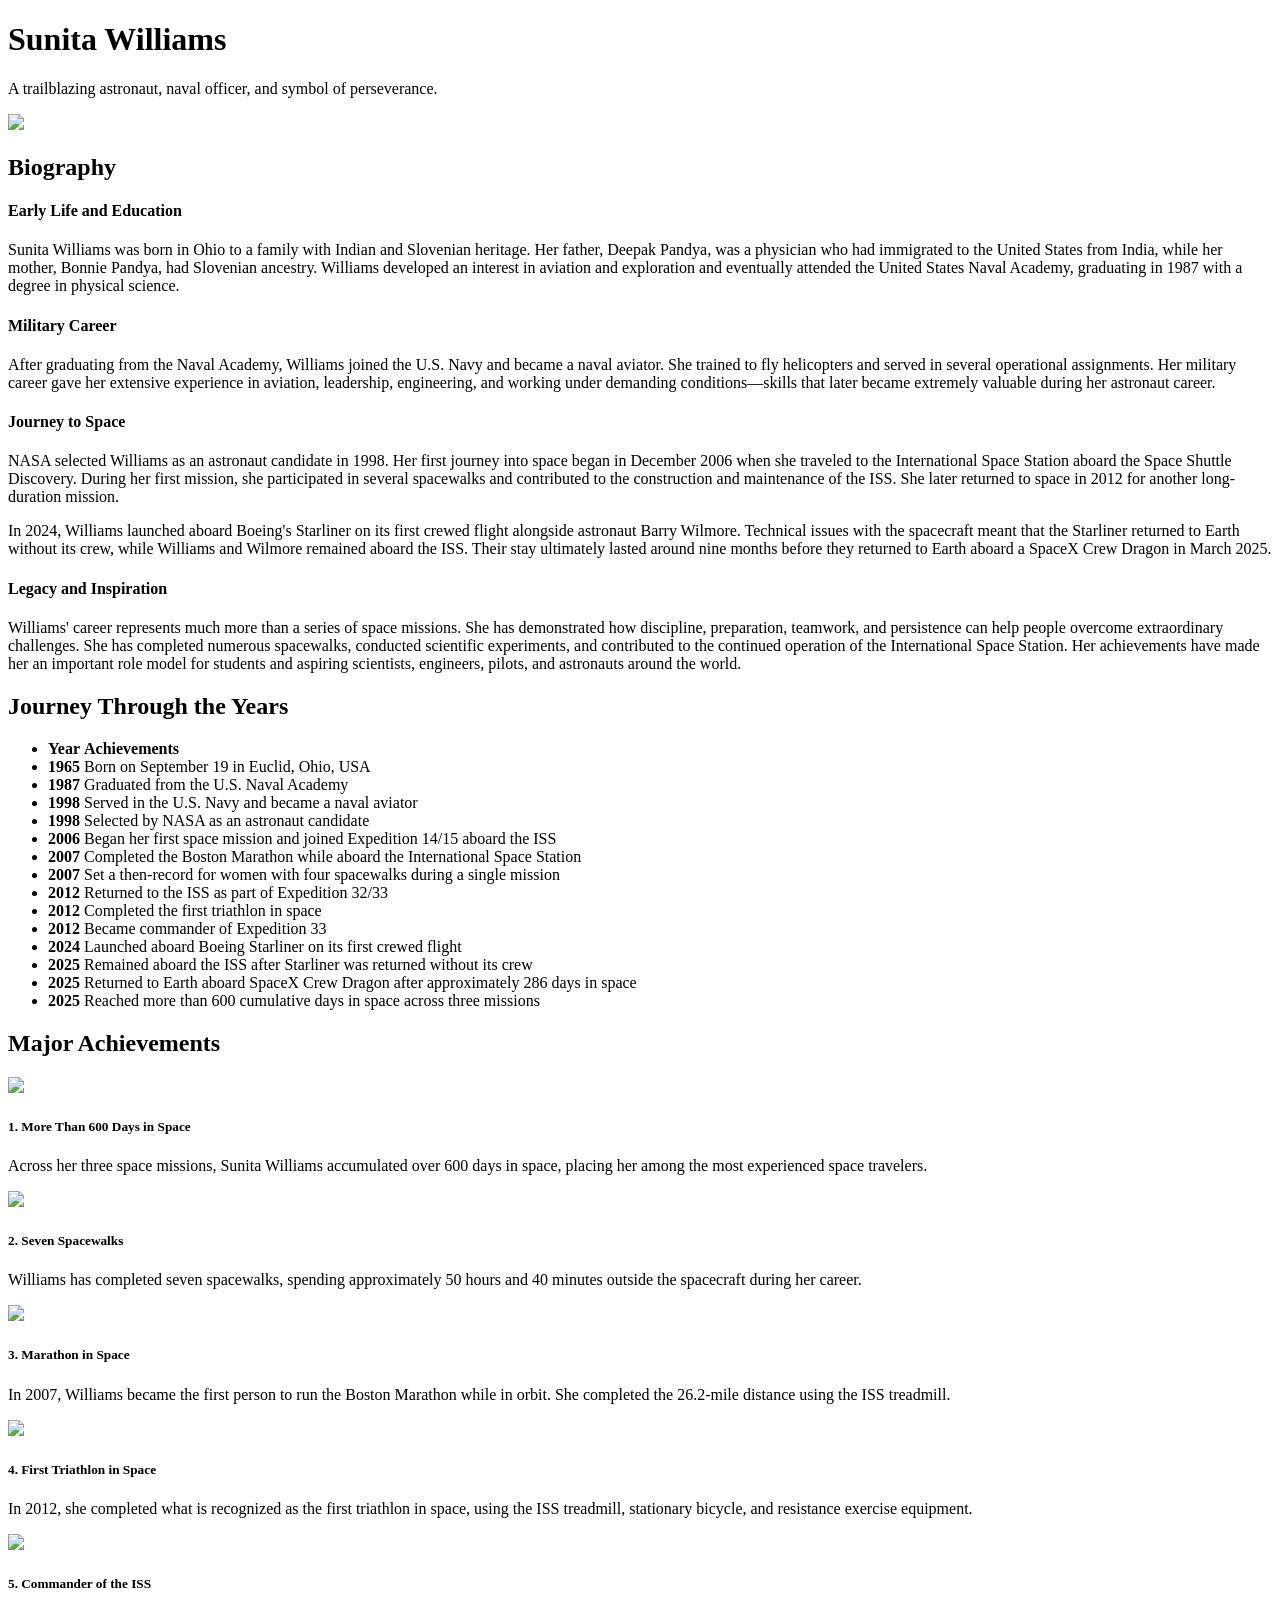
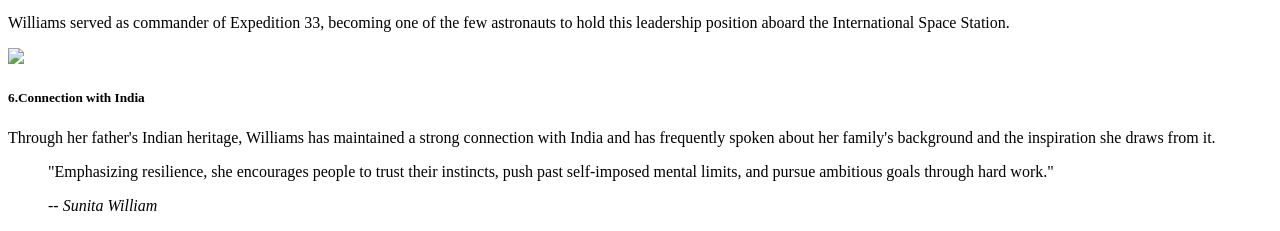
==== WebDev-L2-Task2-TributePage/index.html @ 229be3c7 "Moving index.html into folder" ====
<!DOCTYPE html>
<html lang="en">
<head>
    <meta charset="UTF-8">
    <meta name="viewport" content="width=device-width, initial-scale=1.0">
    <title>Sunita Williams</title>
    <link rel="stylesheet" href="style.css">
</head>
<body>
    <div class="main">
        <div class="content-area">
            <div class="hero-section">
                <div class="info">
                <h1>Sunita Williams</h1>
                <p>A trailblazing astronaut, naval officer, and symbol of perseverance.</p>
                </div>
               <img src="images/Sunita_Williams-768x783.jpg">
            </div>
            <div class="bio-section">
                <h2 class="heading">Biography</h2>
                <h4>Early Life and Education</h4>
                <p>Sunita Williams was born in Ohio to a family with Indian and Slovenian heritage. Her father, Deepak Pandya, was a physician who had immigrated to the United States from India, while her mother, Bonnie Pandya, had Slovenian ancestry. Williams developed an interest in aviation and exploration and eventually attended the United States Naval Academy, graduating in 1987 with a degree in physical science.</p>
                <h4>Military Career</h4>
                <p>After graduating from the Naval Academy, Williams joined the U.S. Navy and became a naval aviator. She trained to fly helicopters and served in several operational assignments. Her military career gave her extensive experience in aviation, leadership, engineering, and working under demanding conditions—skills that later became extremely valuable during her astronaut career.</p>
                <h4>Journey to Space</h4>
                <p>NASA selected Williams as an astronaut candidate in 1998. Her first journey into space began in December 2006 when she traveled to the International Space Station aboard the Space Shuttle Discovery. During her first mission, she participated in several spacewalks and contributed to the construction and maintenance of the ISS. She later returned to space in 2012 for another long-duration mission.</p>
                <p>In 2024, Williams launched aboard Boeing's Starliner on its first crewed flight alongside astronaut Barry Wilmore. Technical issues with the spacecraft meant that the Starliner returned to Earth without its crew, while Williams and Wilmore remained aboard the ISS. Their stay ultimately lasted around nine months before they returned to Earth aboard a SpaceX Crew Dragon in March 2025.</p>
                <h4>Legacy and Inspiration</h4>
                <p>Williams' career represents much more than a series of space missions. She has demonstrated how discipline, preparation, teamwork, and persistence can help people overcome extraordinary challenges. She has completed numerous spacewalks, conducted scientific experiments, and contributed to the continued operation of the International Space Station. Her achievements have made her an important role model for students and aspiring scientists, engineers, pilots, and astronauts around the world.</p>
            </div>
            <div class="timeline">
                <h2 class="heading">Journey Through the Years</h2>
                <ul>
                    <li><strong>Year</strong> <strong>Achievements</strong></li>
                    <li><strong>1965</strong> Born on September 19 in Euclid, Ohio, USA</li>
                    <li><strong>1987</strong> Graduated from the U.S. Naval Academy</li>
                    <li><strong>1998</strong> Served in the U.S. Navy and became a naval aviator</li>
                    <li><strong>1998</strong> Selected by NASA as an astronaut candidate</li>
                    <li><strong>2006</strong> Began her first space mission and joined Expedition 14/15 aboard the ISS</li>
                    <li><strong>2007</strong> Completed the Boston Marathon while aboard the International Space Station</li>
                    <li><strong>2007</strong> Set a then-record for women with four spacewalks during a single mission</li>
                    <li><strong>2012</strong> Returned to the ISS as part of Expedition 32/33</li>
                    <li><strong>2012</strong> Completed the first triathlon in space</li>
                    <li><strong>2012</strong> Became commander of Expedition 33</li>
                    <li><strong>2024</strong> Launched aboard Boeing Starliner on its first crewed flight</li>
                    <li><strong>2025</strong> Remained aboard the ISS after Starliner was returned without its crew</li>
                    <li><strong>2025</strong> Returned to Earth aboard SpaceX Crew Dragon after approximately 286 days in space</li>
                    <li><strong>2025</strong> Reached more than 600 cumulative days in space across three missions</li>
                </ul>
            </div>
            <section class="major-achievements-section">
            <h2 class="heading">Major Achievements</h2>
            <div class="major-achievements">
                <div class="box">
                    <img class="box-img" src="images/PTI01-20-2026-000244B-0_1768964633325_1768964662988.webp">
                    <h5>1. More Than 600 Days in Space</h5>
                    <p>Across her three space missions, Sunita Williams accumulated over 600 days in space, placing her among the most experienced space travelers.</p>
                </div>
                <div class="box">
                    <img class="box-img" src="images/images.jpeg">
                    <h5>2. Seven Spacewalks</h5>
                    <p>Williams has completed seven spacewalks, spending approximately 50 hours and 40 minutes outside the spacecraft during her career.</p>
                </div>
                <div class="box">
                    <img class="box-img" src="images/img2.jpeg">
                    <h5>3. Marathon in Space</h5>
                    <p>In 2007, Williams became the first person to run the Boston Marathon while in orbit. She completed the 26.2-mile distance using the ISS treadmill.</p>
                </div>
                <div class="box">
                    <img class="box-img" src="images/img3.avif">
                    <h5>4. First Triathlon in Space</h5>
                    <p>In 2012, she completed what is recognized as the first triathlon in space, using the ISS treadmill, stationary bicycle, and resistance exercise equipment.</p>
                </div>
                <div class="box">
                    <img class="box-img" src="images/img4.png">
                    <h5>5. Commander of the ISS</h5>
                    <p>Williams served as commander of Expedition 33, becoming one of the few astronauts to hold this leadership position aboard the International Space Station.</p>
                </div>
                <div class="box">
                    <img class="box-img" src="images/img5.jpg">
                    <h5>6.Connection with India</h5>
                    <p>Through her father's Indian heritage, Williams has maintained a strong connection with India and has frequently spoken about her family's background and the inspiration she draws from it.</p>
                </div>
            </div>
            </section>
            <div class="quote-section">
                <blockquote>
                     <p>"Emphasizing resilience, she encourages people to trust their instincts, push past self-imposed mental limits, and pursue ambitious goals through hard work."</p>
                     <cite>-- Sunita William</cite>
                </blockquote>
            </div>
        </div>
    </div>
</body>
<script src="app.js"></script>
</html>
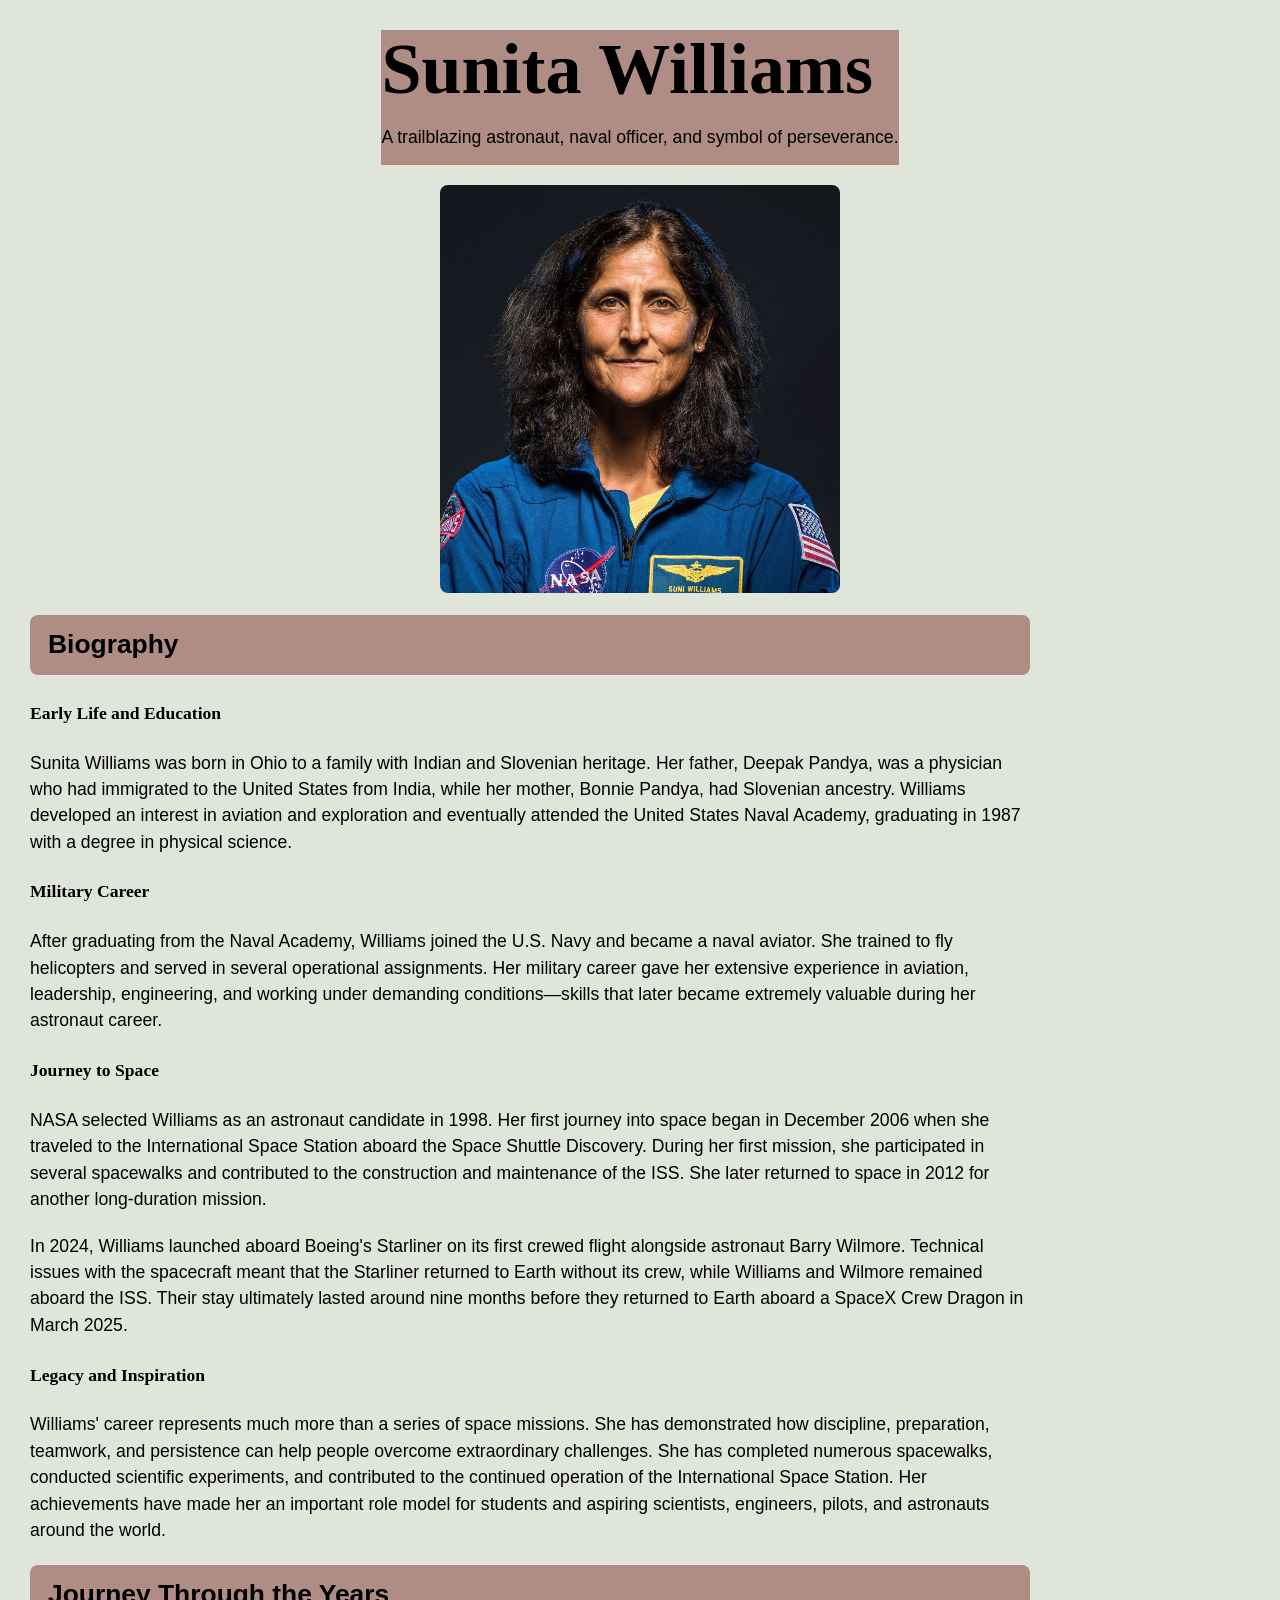
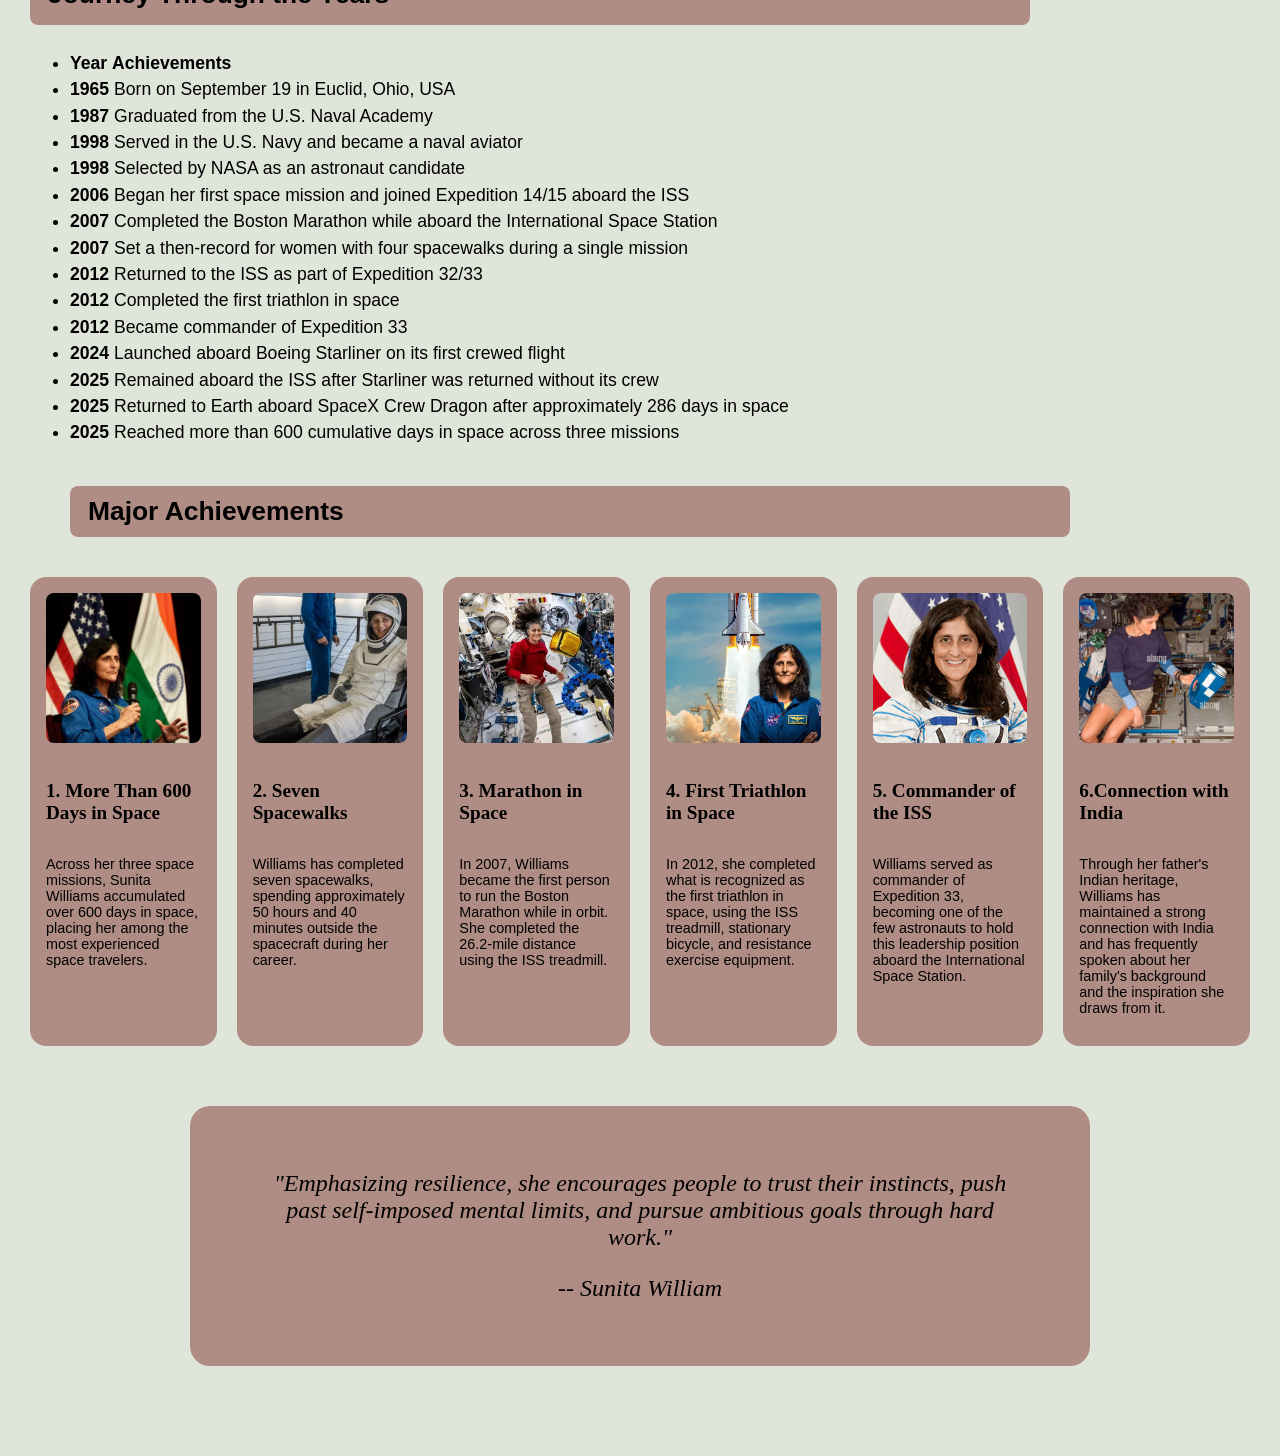
==== commit b428aa0f: "updated index file" ====
--- a/WebDev-L2-Task2-TributePage/index.html
+++ b/WebDev-L2-Task2-TributePage/index.html
@@ -14,7 +14,7 @@
                 <h1>Sunita Williams</h1>
                 <p>A trailblazing astronaut, naval officer, and symbol of perseverance.</p>
                 </div>
-               <img src="images/Sunita_Williams-768x783.jpg">
+               <img src="Sunita_Williams-768x783.jpg">
             </div>
             <div class="bio-section">
                 <h2 class="heading">Biography</h2>
@@ -52,32 +52,32 @@
             <h2 class="heading">Major Achievements</h2>
             <div class="major-achievements">
                 <div class="box">
-                    <img class="box-img" src="images/PTI01-20-2026-000244B-0_1768964633325_1768964662988.webp">
+                    <img class="box-img" src="PTI01-20-2026-000244B-0_1768964633325_1768964662988.webp">
                     <h5>1. More Than 600 Days in Space</h5>
                     <p>Across her three space missions, Sunita Williams accumulated over 600 days in space, placing her among the most experienced space travelers.</p>
                 </div>
                 <div class="box">
-                    <img class="box-img" src="images/images.jpeg">
+                    <img class="box-img" src="images.jpeg">
                     <h5>2. Seven Spacewalks</h5>
                     <p>Williams has completed seven spacewalks, spending approximately 50 hours and 40 minutes outside the spacecraft during her career.</p>
                 </div>
                 <div class="box">
-                    <img class="box-img" src="images/img2.jpeg">
+                    <img class="box-img" src="img2.jpeg">
                     <h5>3. Marathon in Space</h5>
                     <p>In 2007, Williams became the first person to run the Boston Marathon while in orbit. She completed the 26.2-mile distance using the ISS treadmill.</p>
                 </div>
                 <div class="box">
-                    <img class="box-img" src="images/img3.avif">
+                    <img class="box-img" src="img3.avif">
                     <h5>4. First Triathlon in Space</h5>
                     <p>In 2012, she completed what is recognized as the first triathlon in space, using the ISS treadmill, stationary bicycle, and resistance exercise equipment.</p>
                 </div>
                 <div class="box">
-                    <img class="box-img" src="images/img4.png">
+                    <img class="box-img" src="img4.png">
                     <h5>5. Commander of the ISS</h5>
                     <p>Williams served as commander of Expedition 33, becoming one of the few astronauts to hold this leadership position aboard the International Space Station.</p>
                 </div>
                 <div class="box">
-                    <img class="box-img" src="images/img5.jpg">
+                    <img class="box-img" src="img5.jpg">
                     <h5>6.Connection with India</h5>
                     <p>Through her father's Indian heritage, Williams has maintained a strong connection with India and has frequently spoken about her family's background and the inspiration she draws from it.</p>
                 </div>
@@ -93,4 +93,4 @@
     </div>
 </body>
 <script src="app.js"></script>
-</html>
+</html>
--- a/WebDev-L2-Task2-TributePage/style.css
+++ b/WebDev-L2-Task2-TributePage/style.css
@@ -0,0 +1,142 @@
+*{
+    box-sizing: border-box;
+}
+body{
+    margin:0;
+    padding: 0;
+    color:black;
+    background-color:#e0e5da;
+    font-family:sans-serif;
+    overflow-x: hidden;
+}
+h1,h3,h4,h5{
+    font-family: serif;
+}
+.info{
+    background-color: #af8d84;
+}
+.heading{
+    background-color: #af8d84;
+    padding: 10px 18px;
+    border-radius: 8px;
+    margin-bottom: 25px;
+}
+.main{
+    display:flex;
+    min-height:100vh;
+}
+.content-area {
+    flex: 1;
+    width: 100%;
+    padding: 30px;
+    font-size: 1.1rem;
+}
+.hero-section{
+    min-height:45vh;
+    display: flex;
+    flex-direction: column;
+    align-items: center;
+    justify-content: center;
+}
+.hero-section h1{
+    font-size: clamp(2.5rem, 6vw, 4.5rem);
+    font-weight: 900;
+    margin: 0 0 10px;
+    line-height: 1.1;
+}
+.hero-section img{
+    width: min(40%, 400px);
+    height: auto;
+    margin-top: 20px;
+    border-radius: 8px;
+}
+.bio-section{
+   max-width: 1000px;
+   text-align: left;
+   line-height: 1.5;
+}
+.bio-section h3 {
+    font-size: 2rem;
+    margin-bottom: 25px;
+}
+
+.bio-section h4 {
+    margin-top: 25px 0px 0px 8px;
+}
+
+.bio-section p {
+    margin: 0 0 20px;
+}
+.timeline{
+    max-width:1000px;
+    text-align: left;
+    line-height: 1.5;
+}
+
+.major-achievements {
+    width: 100%;
+    max-width: 1600px;
+    display: flex;
+    flex-direction: row;
+    gap: 20px;
+    justify-content: center;
+    flex-wrap: wrap;
+}
+.major-achievements-section h2 {
+    max-width: 1000px;
+    margin: 40px;
+}
+.box{
+    background-color:#af8d84;;
+    min-width:0;
+    border-radius: 1rem;
+    padding:1rem;
+    flex:1;
+}
+.box-img{
+    width:100%;
+    border-radius:0.5rem;
+    object-fit: cover;
+    height:150px;
+}
+.box h5{
+    font-weight: 600;
+    font-size: 1.2rem;
+}
+.box p{
+    font-size: 0.9rem;
+    opacity:0.8rem;
+}
+.quote-section {
+    max-width: 900px;
+    margin: 60px auto;
+    padding: 40px;
+    background-color: #af8d84;
+    border-radius: 20px;
+    text-align: center;
+    font-family: Georgia, serif;
+    font-size: 1.5rem;
+    font-style: italic;
+}
+@media (max-width: 768px) {
+
+    .main {
+        flex-direction: column;
+    }
+    .content-area {
+        padding: 20px;
+    }
+    .major-achievements {
+        flex-direction: column;
+        align-items: center;
+    }
+    .box {
+        width: 100%;
+        max-width: 350px;
+        margin-left: 0;
+    }
+    .hero-section img {
+        width: 100%;
+        max-width: 500px;
+    }
+}
